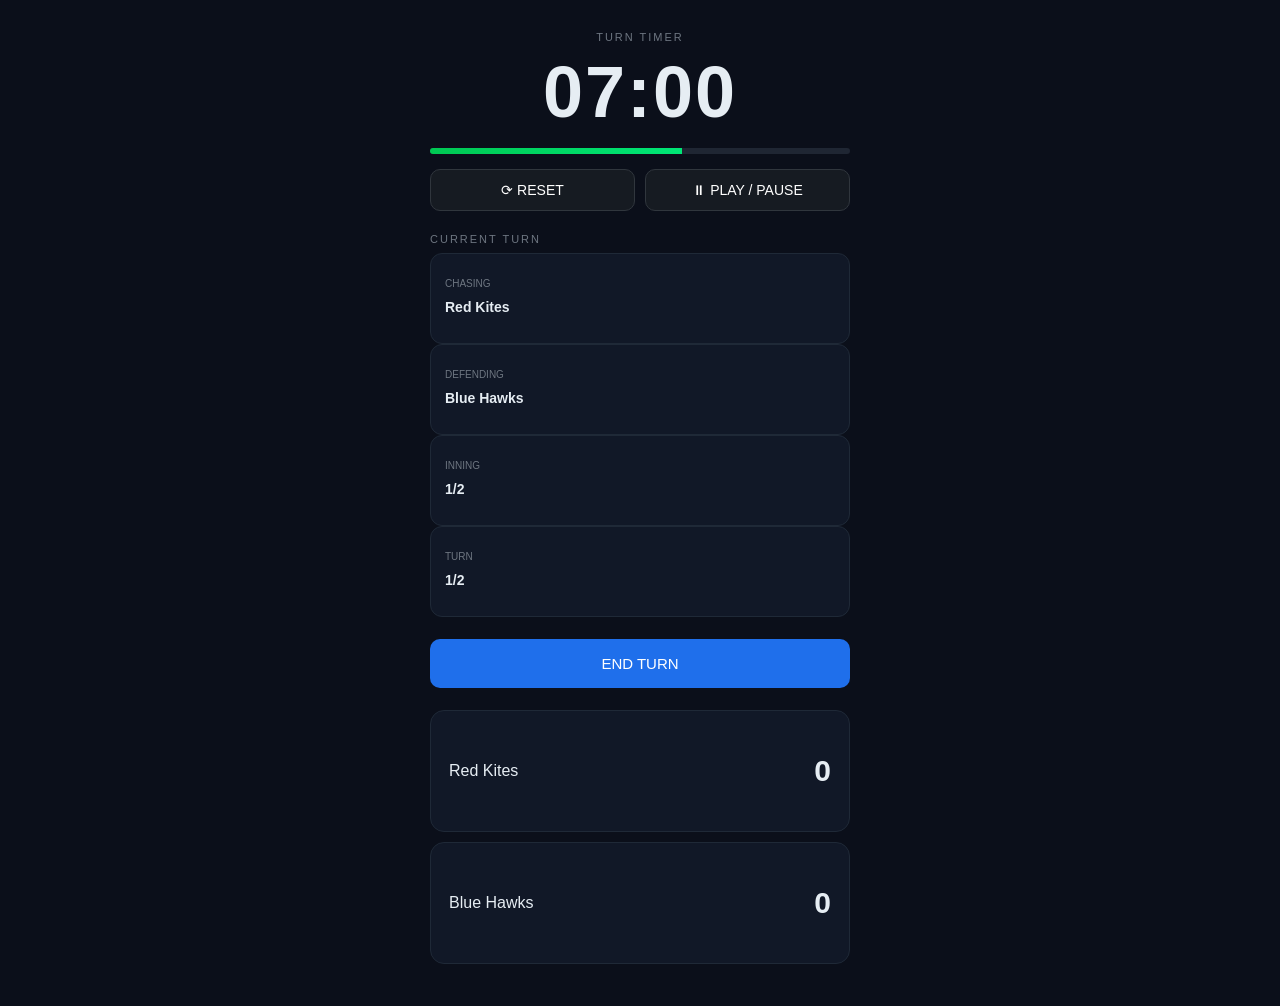
==== templates/control.html @ 914e938a "Initial commit" ====
<!DOCTYPE html>
<html>
<head>
    <title>Kho Kho Control Panel</title>

    <!-- ✅ IMPORTANT for mobile layout -->
    <meta name="viewport" content="width=device-width, initial-scale=1.0">

    <!-- ✅ CSS -->
    <link rel="stylesheet" href="/static/control.css">
</head>

<body>

<div class="wrapper">

    <!-- ⏱ TIMER -->
    <div class="section center">
        <p class="label">TURN TIMER</p>
        <h1 id="timer">07:00</h1>

        <div class="progress-bar">
            <div id="progress"></div>
        </div>

        <!-- ✅ CONTROLS -->
        <div class="row">
            <button onclick="resetGame()">⟳ RESET</button>
            <button onclick="toggleGame()">⏸ PLAY / PAUSE</button>
        </div>
    </div>

    <!-- 🔄 CURRENT TURN -->
    <div class="section">
        <p class="label">CURRENT TURN</p>

        <div class="grid">
            <div class="card">
                <p>CHASING</p>
                <h3 id="chasing_team">Red Kites</h3>
            </div>

            <div class="card">
                <p>DEFENDING</p>
                <h3 id="defending_team">Blue Hawks</h3>
            </div>

            <div class="card">
                <p>INNING</p>
                <h3 id="inning">1/2</h3>
            </div>

            <div class="card">
                <p>TURN</p>
                <h3 id="turn">1/2</h3>
            </div>
        </div>
    </div>

    <!-- 🔁 END TURN -->
    <div class="section center">
        <button class="big" onclick="endTurn()">END TURN</button>
    </div>

    <!-- 📊 SCORES -->
    <div class="section">
        <div class="score-card">
            <p id="team1_name">Red Kites</p>
            <h2 id="team1_score">0</h2>
        </div>

        <div class="score-card">
            <p id="team2_name">Blue Hawks</p>
            <h2 id="team2_score">0</h2>
        </div>
    </div>

</div>

<!-- ✅ JS -->
<script src="/static/control.js"></script>

</body>
</html>
---- static/control.css ----
body {
    margin: 0;
    font-family: 'Segoe UI', sans-serif;
    background: #0b0f1a;
    color: #e6edf3;
}

/* wrapper */
.wrapper {
    max-width: 420px;
    margin: auto;
    padding: 20px;
}

/* section spacing */
.section {
    margin-bottom: 22px;
}

.center {
    text-align: center;
}

/* labels */
.label {
    font-size: 11px;
    letter-spacing: 2px;
    color: #6e7681;
    margin-bottom: 8px;
}

/* 🔥 TIMER (more focus) */
h1 {
    font-size: 72px;
    margin: 5px 0;
    font-weight: 600;
    letter-spacing: 2px;
}

/* 🔥 progress bar improved */
.progress-bar {
    height: 6px;
    background: #1f2633;
    border-radius: 10px;
    overflow: hidden;
    margin: 15px 0;
}

#progress {
    height: 100%;
    width: 60%;
    background: linear-gradient(90deg, #00c853, #00e676);
    transition: width 0.5s ease;
}

/* buttons row */
.row {
    display: flex;
    gap: 10px;
}

.row button {
    flex: 1;
}

/* 🔥 cards */
.card {
    background: #111827;
    padding: 14px;
    border-radius: 12px;
    border: 1px solid #1f2937;
    transition: 0.2s;
}

.card:hover {
    border-color: #2f81f7;
}

/* text */
.card p {
    font-size: 10px;
    color: #6e7681;
}

.card h3 {
    margin-top: 5px;
    font-size: 14px;
}

/* buttons */
button {
    background: #161b22;
    border: 1px solid #30363d;
    color: white;
    padding: 12px;
    border-radius: 10px;
    cursor: pointer;
    font-size: 14px;
    transition: 0.2s;
}

/* hover */
button:hover {
    background: #21262d;
    border-color: #58a6ff;
}

/* 🔥 big button (END TURN highlight) */
.big {
    width: 100%;
    padding: 16px;
    font-size: 15px;
    background: #1f6feb;
    border: none;
}

.big:hover {
    background: #388bfd;
}

/* 🔥 score cards (more premium) */
.score-card {
    background: #111827;
    padding: 18px;
    border-radius: 14px;
    margin-bottom: 10px;
    display: flex;
    justify-content: space-between;
    align-items: center;
    border: 1px solid #1f2937;
}

.score-card h2 {
    font-size: 30px;
    font-weight: 600;
}

/* 🔥 subtle divider feel */
.score-card + .score-card {
    margin-top: 10px;
}
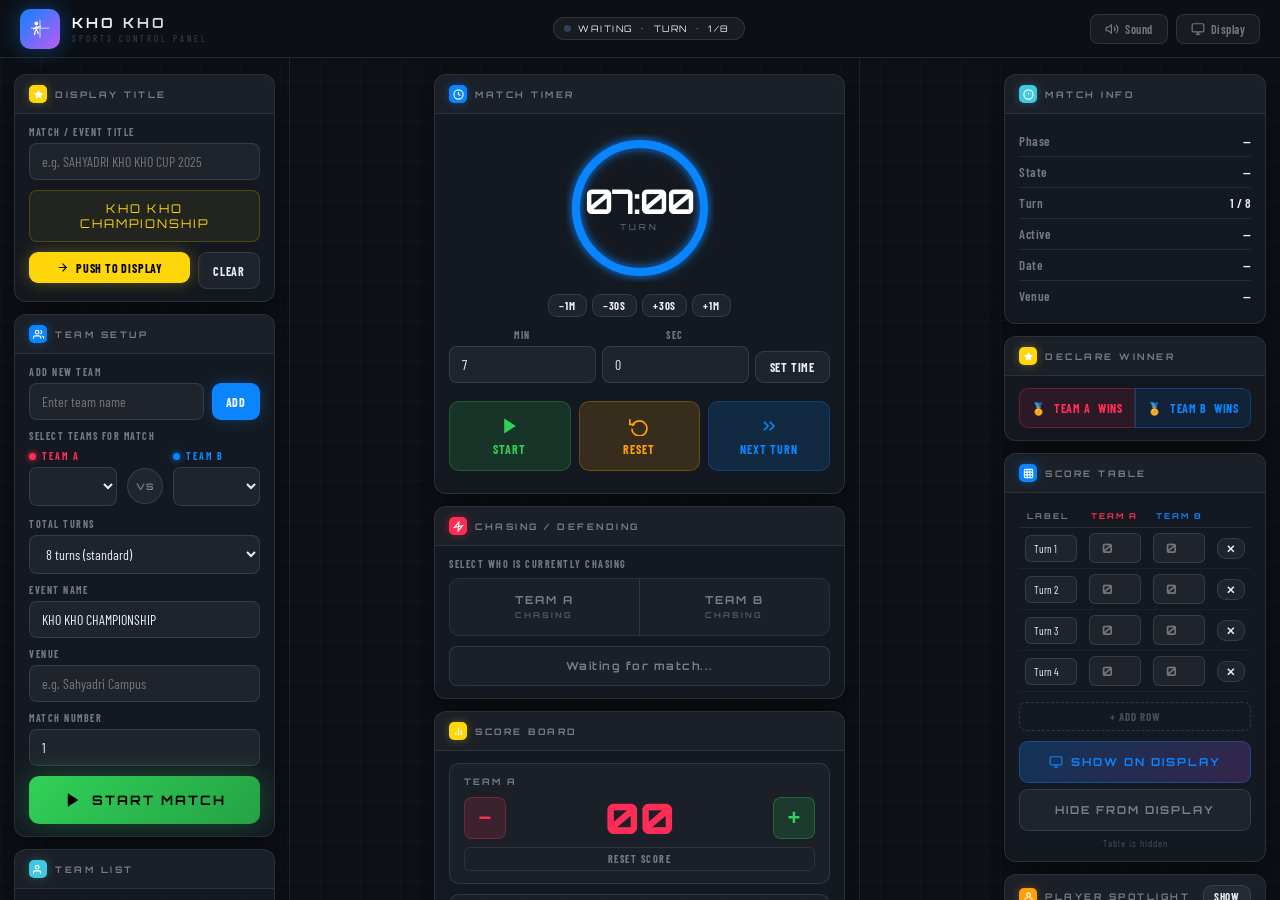
==== commit 6db398b8: "Add files via upload" ====
--- a/templates/control.html
+++ b/templates/control.html
@@ -1,84 +1,1768 @@
-<!DOCTYPE html>
-<html>
-<head>
-    <title>Kho Kho Control Panel</title>
-
-    <!-- ✅ IMPORTANT for mobile layout -->
-    <meta name="viewport" content="width=device-width, initial-scale=1.0">
-
-    <!-- ✅ CSS -->
-    <link rel="stylesheet" href="/static/control.css">
-</head>
-
-<body>
-
-<div class="wrapper">
-
-    <!-- ⏱ TIMER -->
-    <div class="section center">
-        <p class="label">TURN TIMER</p>
-        <h1 id="timer">07:00</h1>
-
-        <div class="progress-bar">
-            <div id="progress"></div>
-        </div>
-
-        <!-- ✅ CONTROLS -->
-        <div class="row">
-            <button onclick="resetGame()">⟳ RESET</button>
-            <button onclick="toggleGame()">⏸ PLAY / PAUSE</button>
-        </div>
-    </div>
-
-    <!-- 🔄 CURRENT TURN -->
-    <div class="section">
-        <p class="label">CURRENT TURN</p>
-
-        <div class="grid">
-            <div class="card">
-                <p>CHASING</p>
-                <h3 id="chasing_team">Red Kites</h3>
-            </div>
-
-            <div class="card">
-                <p>DEFENDING</p>
-                <h3 id="defending_team">Blue Hawks</h3>
-            </div>
-
-            <div class="card">
-                <p>INNING</p>
-                <h3 id="inning">1/2</h3>
-            </div>
-
-            <div class="card">
-                <p>TURN</p>
-                <h3 id="turn">1/2</h3>
-            </div>
-        </div>
-    </div>
-
-    <!-- 🔁 END TURN -->
-    <div class="section center">
-        <button class="big" onclick="endTurn()">END TURN</button>
-    </div>
-
-    <!-- 📊 SCORES -->
-    <div class="section">
-        <div class="score-card">
-            <p id="team1_name">Red Kites</p>
-            <h2 id="team1_score">0</h2>
-        </div>
-
-        <div class="score-card">
-            <p id="team2_name">Blue Hawks</p>
-            <h2 id="team2_score">0</h2>
-        </div>
-    </div>
-
-</div>
-
-<!-- ✅ JS -->
-<script src="/static/control.js"></script>
-
-</body>
+<!DOCTYPE html>
+<html lang="en">
+<head>
+<meta charset="UTF-8">
+<meta name="viewport" content="width=device-width, initial-scale=1.0">
+<title>Kho Kho – Control Panel</title>
+<link href="https://fonts.googleapis.com/css2?family=Rajdhani:wght@400;500;600;700&family=Orbitron:wght@400;600;700;900&family=Barlow+Condensed:wght@300;400;600;700;800&display=swap" rel="stylesheet">
+<style>
+*,*::before,*::after{box-sizing:border-box;margin:0;padding:0;}
+:root{
+  --bg:#0d1117;
+  --surface:rgba(22,27,34,0.95);
+  --surface2:rgba(30,37,48,0.8);
+  --border:rgba(255,255,255,0.08);
+  --border2:rgba(255,255,255,0.14);
+  --red:#ff2d55;
+  --blue:#0a84ff;
+  --green:#30d158;
+  --gold:#ffd60a;
+  --purple:#bf5af2;
+  --orange:#ff9f0a;
+  --teal:#40c8e0;
+  --text:#e6edf3;
+  --text-muted:rgba(230,237,243,0.45);
+  --text-light:rgba(230,237,243,0.25);
+
+  /* Glass vars */
+  --glass:rgba(255,255,255,0.05);
+  --glass-border:rgba(255,255,255,0.1);
+  --glass-shadow:0 8px 32px rgba(0,0,0,0.5);
+
+  --radius:12px;
+}
+
+body{
+  background:var(--bg);
+  color:var(--text);
+  font-family:'Barlow Condensed',sans-serif;
+  font-size:14px;
+  min-height:100vh;
+  position:relative;
+}
+
+/* Subtle grid bg */
+body::before{
+  content:'';position:fixed;inset:0;z-index:0;
+  background-image:linear-gradient(rgba(255,255,255,0.02) 1px,transparent 1px),linear-gradient(90deg,rgba(255,255,255,0.02) 1px,transparent 1px);
+  background-size:40px 40px;
+  pointer-events:none;
+}
+
+/* ═══ HEADER ═══════════════════════════════════════ */
+.header{
+  position:sticky;top:0;z-index:100;
+  display:flex;align-items:center;justify-content:space-between;
+  padding:0 20px;height:58px;
+  background:rgba(13,17,23,0.92);
+  backdrop-filter:blur(20px);
+  border-bottom:1px solid var(--glass-border);
+}
+.header-brand{display:flex;align-items:center;gap:12px;}
+.kk-logo{
+  width:40px;height:40px;border-radius:10px;
+  background:linear-gradient(135deg,var(--blue),var(--purple));
+  display:flex;align-items:center;justify-content:center;
+  box-shadow:0 0 20px rgba(10,132,255,0.4);
+  flex-shrink:0;
+}
+.kk-logo svg{width:24px;height:24px;}
+.brand-name{
+  font-family:'Orbitron',monospace;font-weight:700;font-size:14px;letter-spacing:3px;
+  background:linear-gradient(135deg,#fff,rgba(255,255,255,0.7));
+  -webkit-background-clip:text;-webkit-text-fill-color:transparent;
+}
+.brand-sub{font-size:9px;letter-spacing:3px;color:var(--text-light);margin-top:2px;}
+
+.header-status{display:flex;align-items:center;gap:8px;}
+.status-pill{
+  display:flex;align-items:center;gap:7px;
+  background:var(--glass);border:1px solid var(--glass-border);
+  border-radius:20px;padding:5px 14px 5px 10px;
+}
+.status-dot{width:7px;height:7px;border-radius:50%;background:#334155;transition:all 0.3s;}
+.status-dot.live{background:var(--green);box-shadow:0 0 8px var(--green);animation:sdpulse 1.4s ease infinite;}
+.status-dot.paused{background:var(--gold);}
+@keyframes sdpulse{0%,100%{opacity:1;}50%{opacity:0.4;}}
+.status-text{font-family:'Orbitron',monospace;font-size:9px;letter-spacing:1.5px;color:var(--text-muted);}
+.status-text span{color:var(--text);}
+.live-badge{
+  background:rgba(48,209,88,0.12);border:1px solid rgba(48,209,88,0.35);
+  border-radius:20px;padding:4px 14px;
+  font-family:'Orbitron',monospace;font-size:9px;letter-spacing:2px;color:var(--green);
+  font-weight:700;display:none;
+}
+.live-badge.show{display:block;}
+
+.header-actions{display:flex;align-items:center;gap:8px;}
+.hdr-btn{
+  background:var(--glass);border:1px solid var(--glass-border);
+  border-radius:8px;padding:7px 14px;
+  font-size:12px;color:var(--text-muted);cursor:pointer;
+  font-family:'Barlow Condensed',sans-serif;font-weight:600;letter-spacing:0.5px;
+  transition:all 0.2s;display:flex;align-items:center;gap:6px;
+}
+.hdr-btn:hover{background:rgba(255,255,255,0.1);color:var(--text);}
+.hdr-btn svg{width:14px;height:14px;}
+
+/* ═══ LAYOUT ════════════════════════════════════════ */
+.layout{
+  position:relative;z-index:1;
+  display:grid;
+  grid-template-columns:290px 1fr 290px;
+  gap:0;
+  min-height:calc(100vh - 58px);
+}
+.col{
+  padding:16px 14px;
+  border-right:1px solid var(--border);
+  overflow-y:auto;max-height:calc(100vh - 58px);
+}
+.col:last-child{border-right:none;}
+
+/* Subtle scrollbar */
+::-webkit-scrollbar{width:4px;}
+::-webkit-scrollbar-track{background:transparent;}
+::-webkit-scrollbar-thumb{background:rgba(255,255,255,0.1);border-radius:2px;}
+
+/* ═══ GLASS CARDS ═══════════════════════════════════ */
+.card{
+  background:var(--surface);
+  border:1px solid var(--glass-border);
+  border-radius:var(--radius);
+  box-shadow:var(--glass-shadow);
+  backdrop-filter:blur(10px);
+  margin-bottom:12px;
+  overflow:hidden;
+}
+.card-header{
+  display:flex;align-items:center;justify-content:space-between;
+  padding:10px 14px;
+  background:rgba(255,255,255,0.03);
+  border-bottom:1px solid var(--border);
+}
+.card-title{
+  font-family:'Orbitron',monospace;font-size:9px;font-weight:700;letter-spacing:2.5px;
+  color:var(--text-muted);text-transform:uppercase;
+  display:flex;align-items:center;gap:8px;
+}
+.ctitle-dot{
+  width:18px;height:18px;border-radius:5px;
+  display:flex;align-items:center;justify-content:center;flex-shrink:0;
+}
+.ctitle-dot svg{width:11px;height:11px;color:#fff;}
+.ctitle-dot.blue{background:var(--blue);box-shadow:0 0 10px rgba(10,132,255,0.4);}
+.ctitle-dot.red{background:var(--red);box-shadow:0 0 10px rgba(255,45,85,0.4);}
+.ctitle-dot.green{background:var(--green);box-shadow:0 0 10px rgba(48,209,88,0.4);}
+.ctitle-dot.gold{background:var(--gold);box-shadow:0 0 10px rgba(255,214,10,0.3);}
+.ctitle-dot.purple{background:var(--purple);box-shadow:0 0 10px rgba(191,90,242,0.4);}
+.ctitle-dot.teal{background:var(--teal);box-shadow:0 0 10px rgba(64,200,224,0.3);}
+.ctitle-dot.orange{background:var(--orange);box-shadow:0 0 10px rgba(255,159,10,0.3);}
+
+.card-body{padding:12px 14px;}
+
+/* ═══ FORM ═══════════════════════════════════════════ */
+.field{margin-bottom:10px;}
+.field-label{
+  display:block;font-size:10px;font-weight:700;letter-spacing:1.5px;
+  color:var(--text-muted);margin-bottom:5px;text-transform:uppercase;
+}
+input[type="text"],input[type="number"],select,textarea{
+  width:100%;
+  background:rgba(255,255,255,0.05);
+  border:1px solid var(--glass-border);
+  border-radius:8px;color:var(--text);
+  font-family:'Barlow Condensed',sans-serif;font-size:14px;
+  padding:9px 12px;outline:none;
+  transition:border-color 0.2s,box-shadow 0.2s;
+}
+input:focus,select:focus,textarea:focus{
+  border-color:rgba(10,132,255,0.5);
+  box-shadow:0 0 0 3px rgba(10,132,255,0.1);
+}
+select option{background:#1a1f2e;color:#fff;}
+input[type="file"]{font-size:12px;color:var(--text-muted);padding:8px 10px;}
+textarea{resize:none;}
+
+/* ═══ BUTTONS ════════════════════════════════════════ */
+.btn{
+  display:inline-flex;align-items:center;justify-content:center;
+  gap:7px;padding:9px 14px;border-radius:9px;
+  font-size:12px;font-weight:700;letter-spacing:0.8px;
+  cursor:pointer;border:none;transition:all 0.15s;
+  font-family:'Barlow Condensed',sans-serif;
+  white-space:nowrap;line-height:1;text-transform:uppercase;
+}
+.btn:active{transform:scale(0.95);}
+.btn:disabled{opacity:0.35;cursor:not-allowed;transform:none;}
+.btn svg{width:14px;height:14px;flex-shrink:0;}
+
+.btn-primary{background:var(--blue);color:#fff;box-shadow:0 0 15px rgba(10,132,255,0.3);}
+.btn-primary:hover:not(:disabled){background:#1a94ff;box-shadow:0 0 25px rgba(10,132,255,0.5);}
+.btn-danger{background:var(--red);color:#fff;box-shadow:0 0 15px rgba(255,45,85,0.3);}
+.btn-danger:hover:not(:disabled){filter:brightness(1.1);}
+.btn-success{background:var(--green);color:#000;box-shadow:0 0 15px rgba(48,209,88,0.3);}
+.btn-success:hover:not(:disabled){filter:brightness(1.1);}
+.btn-gold{background:var(--gold);color:#000;box-shadow:0 0 15px rgba(255,214,10,0.3);}
+.btn-gold:hover:not(:disabled){filter:brightness(1.1);}
+.btn-purple{background:var(--purple);color:#fff;box-shadow:0 0 15px rgba(191,90,242,0.3);}
+.btn-purple:hover:not(:disabled){filter:brightness(1.1);}
+.btn-ghost{background:var(--glass);color:var(--text);border:1px solid var(--glass-border);}
+.btn-ghost:hover:not(:disabled){background:rgba(255,255,255,0.1);}
+.btn-outline-red{background:rgba(255,45,85,0.1);color:var(--red);border:1px solid rgba(255,45,85,0.3);}
+.btn-outline-blue{background:rgba(10,132,255,0.1);color:var(--blue);border:1px solid rgba(10,132,255,0.3);}
+.btn-block{width:100%;margin-bottom:6px;}
+.btn-lg{padding:13px 20px;font-size:14px;}
+.btn-sm{padding:5px 10px;font-size:11px;}
+
+/* ═══ START MATCH BUTTON ═════════════════════════════ */
+.start-match-btn{
+  width:100%;padding:15px;
+  background:linear-gradient(135deg,var(--green),#25a244);
+  color:#000;border:none;border-radius:10px;
+  font-family:'Orbitron',monospace;font-size:13px;font-weight:700;letter-spacing:2px;
+  cursor:pointer;transition:all 0.2s;
+  box-shadow:0 0 30px rgba(48,209,88,0.3);
+  display:flex;align-items:center;justify-content:center;gap:10px;
+}
+.start-match-btn:hover{filter:brightness(1.1);box-shadow:0 0 40px rgba(48,209,88,0.5);}
+.start-match-btn:active{transform:scale(0.98);}
+.start-match-btn svg{width:18px;height:18px;}
+
+/* ═══ TEAM SELECT ════════════════════════════════════ */
+.team-select-row{display:grid;grid-template-columns:1fr auto 1fr;gap:10px;align-items:end;margin-bottom:12px;}
+.vs-badge{
+  width:36px;height:36px;background:rgba(255,255,255,0.06);border:1px solid var(--glass-border);
+  border-radius:50%;display:flex;align-items:center;justify-content:center;
+  font-family:'Orbitron',monospace;font-size:9px;font-weight:700;color:var(--text-muted);
+  letter-spacing:1px;align-self:end;position:relative;top:-2px;
+}
+.team-side-label{
+  display:flex;align-items:center;gap:6px;
+  font-size:10px;font-weight:700;letter-spacing:2px;margin-bottom:5px;
+  text-transform:uppercase;
+}
+.team-a-label{color:var(--red);}
+.team-b-label{color:var(--blue);}
+.color-dot{width:7px;height:7px;border-radius:50%;}
+.dot-red{background:var(--red);box-shadow:0 0 6px var(--red);}
+.dot-blue{background:var(--blue);box-shadow:0 0 6px var(--blue);}
+
+/* ═══ TIMER DISPLAY ══════════════════════════════════ */
+.timer-wrap{text-align:center;padding:8px 0;}
+.timer-ring-wrap{position:relative;width:148px;height:148px;margin:0 auto 12px;}
+.timer-ring-wrap svg{position:absolute;inset:0;transform:rotate(-90deg);}
+.tr-bg{fill:none;stroke:rgba(255,255,255,0.06);stroke-width:8;}
+.tr-arc{
+  fill:none;stroke:var(--blue);stroke-width:8;stroke-linecap:round;
+  stroke-dasharray:402;stroke-dashoffset:0;
+  transition:stroke-dashoffset 0.95s linear,stroke 0.3s;
+  filter:drop-shadow(0 0 5px var(--blue));
+}
+.tr-arc.urgent{stroke:var(--red);filter:drop-shadow(0 0 8px var(--red));}
+.timer-inner{
+  position:absolute;inset:0;
+  display:flex;flex-direction:column;align-items:center;justify-content:center;
+}
+.big-timer{
+  font-family:'Orbitron',monospace;font-size:34px;font-weight:700;
+  color:#fff;letter-spacing:-1px;line-height:1;
+}
+.big-timer.urgent{color:var(--red);animation:blinkRed 0.5s ease infinite alternate;}
+@keyframes blinkRed{to{opacity:0.4;}}
+.phase-label-sm{
+  font-family:'Orbitron',monospace;font-size:8px;letter-spacing:3px;
+  color:var(--text-muted);margin-top:4px;
+}
+
+.timer-adj{display:flex;gap:5px;justify-content:center;margin-bottom:12px;}
+
+/* Manual timer set */
+.timer-manual-row{display:flex;gap:6px;align-items:flex-end;margin-bottom:10px;}
+.timer-manual-row .field{flex:1;margin-bottom:0;}
+
+/* ═══ PLAY BUTTON ════════════════════════════════════ */
+.play-btn{
+  width:100%;padding:15px;
+  font-size:14px;font-weight:700;letter-spacing:2px;
+  border-radius:10px;border:none;cursor:pointer;
+  transition:all 0.2s;font-family:'Orbitron',monospace;
+  margin-bottom:8px;
+}
+.play-btn.play{background:linear-gradient(135deg,var(--green),#25a244);color:#000;box-shadow:0 0 25px rgba(48,209,88,0.35);}
+.play-btn.pause{background:linear-gradient(135deg,var(--orange),#d4820a);color:#fff;box-shadow:0 0 25px rgba(255,159,10,0.35);}
+.play-btn:hover{filter:brightness(1.1);}
+.play-btn:active{transform:scale(0.98);}
+.play-btn:disabled{opacity:0.35;cursor:not-allowed;filter:none;box-shadow:none;}
+
+/* ═══ CHASING SELECTOR (MANUAL) ══════════════════════ */
+.chase-selector{
+  display:grid;grid-template-columns:1fr 1fr;
+  gap:0;border-radius:10px;overflow:hidden;
+  border:1px solid var(--glass-border);
+}
+.chase-btn{
+  padding:14px 10px;border:none;cursor:pointer;
+  font-family:'Orbitron',monospace;font-size:11px;font-weight:700;letter-spacing:2px;
+  transition:all 0.2s;text-align:center;
+  background:rgba(255,255,255,0.03);color:var(--text-muted);
+}
+.chase-btn:first-child{border-right:1px solid var(--glass-border);}
+.chase-btn.active-a{
+  background:rgba(255,45,85,0.2);color:var(--red);
+  box-shadow:inset 0 0 20px rgba(255,45,85,0.15);
+}
+.chase-btn.active-b{
+  background:rgba(10,132,255,0.2);color:var(--blue);
+  box-shadow:inset 0 0 20px rgba(10,132,255,0.15);
+}
+.chase-btn:hover:not(.active-a):not(.active-b){background:rgba(255,255,255,0.06);}
+
+/* ═══ SCORE CARDS ════════════════════════════════════ */
+.score-card{
+  background:rgba(255,255,255,0.03);
+  border:1px solid var(--glass-border);
+  border-radius:10px;padding:12px 14px;
+  margin-bottom:10px;
+  transition:all 0.3s;
+}
+.score-card.active-a{border-color:rgba(255,45,85,0.4);background:rgba(255,45,85,0.05);}
+.score-card.active-b{border-color:rgba(10,132,255,0.4);background:rgba(10,132,255,0.05);}
+.sc-name{
+  font-family:'Orbitron',monospace;font-size:9px;font-weight:700;
+  letter-spacing:2px;margin-bottom:10px;color:var(--text-muted);
+}
+.sc-row{display:flex;align-items:center;gap:12px;}
+.sc-val{
+  font-family:'Orbitron',monospace;font-size:42px;font-weight:900;
+  flex:1;text-align:center;line-height:1;
+}
+.sc-val.red{color:var(--red);}
+.sc-val.blue{color:var(--blue);}
+.sc-btn{
+  width:42px;height:42px;border-radius:8px;border:none;cursor:pointer;
+  font-size:22px;font-weight:700;transition:all 0.15s;
+  display:flex;align-items:center;justify-content:center;
+}
+.sc-btn:active{transform:scale(0.85);}
+.sc-minus{background:rgba(255,45,85,0.15);color:var(--red);border:1px solid rgba(255,45,85,0.3);}
+.sc-plus{background:rgba(48,209,88,0.15);color:var(--green);border:1px solid rgba(48,209,88,0.3);}
+.sc-minus:hover{background:rgba(255,45,85,0.25);}
+.sc-plus:hover{background:rgba(48,209,88,0.25);}
+.sc-val.bump{animation:scorepop 0.2s cubic-bezier(.2,2,.3,1);}
+@keyframes scorepop{0%{transform:scale(1.35);}100%{transform:scale(1);}}
+.reset-btn-sm{
+  display:block;width:100%;margin-top:8px;
+  background:transparent;border:1px solid var(--border);
+  border-radius:6px;padding:5px;cursor:pointer;
+  font-size:10px;color:var(--text-muted);
+  font-family:'Barlow Condensed',sans-serif;font-weight:700;letter-spacing:1.5px;
+  transition:all 0.15s;text-transform:uppercase;
+}
+.reset-btn-sm:hover{background:rgba(255,255,255,0.06);color:var(--text);}
+
+/* ═══ MATCH STATUS BAR ═══════════════════════════════ */
+.atbar{
+  background:rgba(255,255,255,0.03);
+  border:1px solid var(--glass-border);border-radius:8px;
+  padding:12px 14px;font-family:'Orbitron',monospace;
+  font-size:11px;font-weight:700;text-align:center;
+  letter-spacing:1.5px;color:var(--text-muted);
+  transition:all 0.3s;
+}
+.atbar.chasing-a{border-color:rgba(255,45,85,0.4);color:var(--red);background:rgba(255,45,85,0.08);}
+.atbar.chasing-b{border-color:rgba(10,132,255,0.4);color:var(--blue);background:rgba(10,132,255,0.08);}
+
+/* ═══ STAT GRID ══════════════════════════════════════ */
+.stat-grid{display:grid;grid-template-columns:1fr 1fr;gap:6px;margin-bottom:10px;}
+.stat-tile{
+  background:rgba(255,255,255,0.03);border:1px solid var(--border);
+  border-radius:8px;padding:8px 10px;text-align:center;
+}
+.st-label{font-size:8px;letter-spacing:2px;color:var(--text-light);margin-bottom:3px;font-weight:700;text-transform:uppercase;}
+.st-val{font-family:'Orbitron',monospace;font-size:14px;font-weight:700;color:var(--text);}
+
+/* ═══ QUICK ACTIONS ══════════════════════════════════ */
+.quick-grid{display:grid;grid-template-columns:1fr 1fr;gap:8px;}
+.qa-btn{
+  padding:14px 10px;border:none;border-radius:10px;cursor:pointer;
+  font-family:'Barlow Condensed',sans-serif;font-size:12px;font-weight:700;
+  letter-spacing:1px;text-transform:uppercase;transition:all 0.15s;
+  display:flex;flex-direction:column;align-items:center;gap:6px;
+  border:1px solid transparent;
+}
+.qa-btn:active{transform:scale(0.95);}
+.qa-btn svg{width:20px;height:20px;}
+.qa-btn.q-blue{background:rgba(10,132,255,0.15);color:var(--blue);border-color:rgba(10,132,255,0.25);}
+.qa-btn.q-red{background:rgba(255,45,85,0.15);color:var(--red);border-color:rgba(255,45,85,0.25);}
+.qa-btn.q-orange{background:rgba(255,159,10,0.15);color:var(--orange);border-color:rgba(255,159,10,0.25);}
+.qa-btn.q-gold{background:rgba(255,214,10,0.15);color:var(--gold);border-color:rgba(255,214,10,0.25);}
+.qa-btn.q-green{background:rgba(48,209,88,0.15);color:var(--green);border-color:rgba(48,209,88,0.25);}
+.qa-btn.q-purple{background:rgba(191,90,242,0.15);color:var(--purple);border-color:rgba(191,90,242,0.25);}
+.qa-btn.q-teal{background:rgba(64,200,224,0.15);color:var(--teal);border-color:rgba(64,200,224,0.25);}
+.qa-btn.q-dark{background:rgba(255,255,255,0.06);color:var(--text-muted);border-color:var(--border);}
+.qa-btn:hover{filter:brightness(1.2);}
+
+/* ═══ KHO KHO ANIMATION BUTTON ═══════════════════════ */
+.kk-anim-btn{
+  width:100%;padding:16px;border:none;border-radius:10px;cursor:pointer;
+  background:linear-gradient(135deg,rgba(255,214,10,0.2),rgba(255,159,10,0.2));
+  border:1px solid rgba(255,214,10,0.3);color:var(--gold);
+  font-family:'Orbitron',monospace;font-size:11px;font-weight:700;letter-spacing:3px;
+  transition:all 0.2s;display:flex;align-items:center;justify-content:center;gap:10px;
+  position:relative;overflow:hidden;
+}
+.kk-anim-btn::before{
+  content:'';position:absolute;inset:0;
+  background:linear-gradient(135deg,transparent,rgba(255,214,10,0.1),transparent);
+  transform:translateX(-100%);transition:transform 0.5s;
+}
+.kk-anim-btn:hover::before{transform:translateX(100%);}
+.kk-anim-btn:hover{box-shadow:0 0 30px rgba(255,214,10,0.3);filter:brightness(1.15);}
+.kk-anim-btn:active{transform:scale(0.97);}
+.kk-anim-btn .anim-emoji{font-size:22px;animation:btnJump 1s ease infinite alternate;}
+@keyframes btnJump{from{transform:translateY(0);}to{transform:translateY(-4px);}}
+
+/* ═══ DECLARE WINNER ═════════════════════════════════ */
+.row-btns{display:flex;width:100%;}
+.row-btns .btn{
+  flex:1;border-radius:0 !important;margin:0 !important;
+  padding:13px 8px !important;font-size:12px !important;
+}
+.row-btns .btn:first-child{border-right:1px solid rgba(255,255,255,0.08) !important;border-radius:9px 0 0 9px !important;}
+.row-btns .btn:last-child{border-radius:0 9px 9px 0 !important;}
+
+/* ═══ WINNER BANNER (control panel) ══════════════════ */
+.winner-banner{
+  display:none;
+  margin-top:10px;padding:14px 16px;
+  background:linear-gradient(135deg,rgba(255,214,10,0.15),rgba(255,159,10,0.1));
+  border:1px solid rgba(255,214,10,0.45);
+  border-radius:10px;text-align:center;
+  animation:winnerGlow 1.8s ease infinite alternate;
+}
+.winner-banner.show{display:block;}
+@keyframes winnerGlow{
+  from{box-shadow:0 0 10px rgba(255,214,10,0.1);}
+  to{box-shadow:0 0 25px rgba(255,214,10,0.4);}
+}
+.winner-banner-trophy{font-size:30px;margin-bottom:4px;}
+.winner-banner-label{
+  font-family:'Orbitron',monospace;font-size:8px;letter-spacing:3px;
+  color:rgba(255,214,10,0.6);margin-bottom:4px;text-transform:uppercase;
+}
+.winner-banner-name{
+  font-family:'Orbitron',monospace;font-weight:900;font-size:18px;
+  letter-spacing:2px;color:var(--gold);
+  text-shadow:0 0 15px rgba(255,214,10,0.5);
+}
+.winner-banner-score{
+  font-size:12px;color:var(--text-muted);margin-top:4px;letter-spacing:1px;
+}
+
+/* ═══ SCORE TABLE EDITOR ══════════════════════════════ */
+.stbl-editor{width:100%;}
+.stbl-editor table{width:100%;border-collapse:collapse;margin-bottom:10px;}
+.stbl-editor th{
+  font-family:'Orbitron',monospace;font-size:8px;letter-spacing:2px;
+  color:var(--text-muted);padding:6px 8px;text-align:center;font-weight:700;
+  border-bottom:1px solid var(--border);text-transform:uppercase;
+}
+.stbl-editor th:first-child{text-align:left;}
+.stbl-editor td{padding:5px 6px;border-bottom:1px solid rgba(255,255,255,0.04);}
+.stbl-editor td:first-child{
+  font-size:10px;color:var(--text-muted);font-weight:700;letter-spacing:1px;
+  text-transform:uppercase;
+}
+.stbl-editor input[type="number"]{
+  width:100%;padding:6px 8px;font-size:13px;
+  background:rgba(255,255,255,0.05);
+  border:1px solid var(--glass-border);border-radius:6px;
+  color:var(--text);font-family:'Orbitron',monospace;font-weight:700;
+  text-align:center;
+}
+.stbl-editor input[type="text"]{
+  width:100%;padding:6px 8px;font-size:11px;
+  background:rgba(255,255,255,0.05);
+  border:1px solid var(--glass-border);border-radius:6px;
+  color:var(--text);font-family:'Barlow Condensed',sans-serif;
+}
+.stbl-editor .cell-a input{color:var(--red);}
+.stbl-editor .cell-b input{color:var(--blue);}
+
+.stbl-add-row-btn{
+  width:100%;padding:7px;background:transparent;
+  border:1px dashed rgba(255,255,255,0.13);border-radius:7px;
+  color:var(--text-light);cursor:pointer;font-size:11px;font-weight:700;
+  font-family:'Barlow Condensed',sans-serif;letter-spacing:1px;text-transform:uppercase;
+  transition:all 0.2s;margin-bottom:10px;
+}
+.stbl-add-row-btn:hover{background:rgba(255,255,255,0.04);border-color:rgba(255,255,255,0.25);color:var(--text);}
+
+.stbl-display-btn{
+  width:100%;padding:13px;border:none;border-radius:9px;cursor:pointer;
+  font-family:'Orbitron',monospace;font-size:11px;font-weight:700;letter-spacing:2px;
+  transition:all 0.2s;display:flex;align-items:center;justify-content:center;gap:8px;
+  margin-bottom:6px;
+}
+.stbl-display-btn.show-state{
+  background:linear-gradient(135deg,rgba(10,132,255,0.25),rgba(191,90,242,0.2));
+  color:var(--blue);border:1px solid rgba(10,132,255,0.35);
+}
+.stbl-display-btn.show-state:hover{box-shadow:0 0 20px rgba(10,132,255,0.3);}
+.stbl-display-btn.hide-state{
+  background:rgba(255,255,255,0.05);color:var(--text-muted);
+  border:1px solid var(--glass-border);
+}
+
+.stbl-status{
+  font-size:10px;text-align:center;letter-spacing:1px;color:var(--text-light);
+  margin-top:4px;
+}
+.team-chips-wrap{display:flex;flex-wrap:wrap;gap:6px;margin-top:8px;}
+.team-chip{
+  display:inline-flex;align-items:center;gap:6px;
+  background:rgba(10,132,255,0.1);border:1px solid rgba(10,132,255,0.25);
+  border-radius:20px;padding:4px 10px 4px 12px;
+  font-size:12px;font-weight:600;color:var(--blue);
+}
+.team-chip .del-btn{
+  background:none;border:none;cursor:pointer;
+  color:rgba(10,132,255,0.5);font-size:16px;line-height:1;padding:0;
+  transition:color 0.15s;
+}
+.team-chip .del-btn:hover{color:var(--red);}
+
+/* ═══ LOGO PREVIEW ════════════════════════════════════ */
+.logo-preview{margin-top:8px;}
+.logo-preview img{
+  width:56px;height:56px;object-fit:contain;border-radius:50%;
+  border:2px solid var(--glass-border);background:rgba(255,255,255,0.05);
+}
+
+/* ═══ INFO TABLE ═════════════════════════════════════ */
+.info-table{width:100%;border-collapse:collapse;}
+.info-table tr td{padding:7px 0;border-bottom:1px solid var(--border);font-size:13px;}
+.info-table tr:last-child td{border-bottom:none;}
+.info-table td:first-child{color:var(--text-muted);font-weight:600;letter-spacing:0.5px;width:42%;}
+.info-table td:last-child{color:var(--text);font-weight:600;text-align:right;}
+
+/* ═══ HISTORY ════════════════════════════════════════ */
+.history-list{max-height:230px;overflow-y:auto;}
+.h-item{
+  padding:9px 11px;border:1px solid var(--border);border-radius:8px;
+  margin-bottom:6px;background:rgba(255,255,255,0.03);
+}
+.h-winner{font-weight:700;color:var(--gold);margin-bottom:3px;font-size:12px;}
+.h-score{color:var(--text-muted);font-size:12px;}
+.h-meta{color:var(--text-light);font-size:10px;margin-top:3px;}
+.h-empty{color:var(--text-muted);font-size:13px;text-align:center;padding:20px 0;}
+
+/* ═══ POLL EDITOR ════════════════════════════════════ */
+.poll-options-list{display:flex;flex-direction:column;gap:6px;margin-bottom:8px;}
+.poll-option-row{display:flex;gap:6px;align-items:center;}
+.poll-option-row input{flex:1;}
+.poll-option-row .btn{flex-shrink:0;padding:9px 10px;}
+.add-option-btn{
+  width:100%;padding:8px;background:transparent;border:1px dashed rgba(255,255,255,0.15);
+  border-radius:8px;color:var(--text-muted);cursor:pointer;font-size:12px;
+  font-family:'Barlow Condensed',sans-serif;font-weight:600;letter-spacing:1px;
+  transition:all 0.2s;text-transform:uppercase;
+}
+.add-option-btn:hover{background:rgba(255,255,255,0.05);border-color:rgba(255,255,255,0.25);color:var(--text);}
+
+/* ═══ SPOTLIGHT EDITOR ════════════════════════════════ */
+.spotlight-photo-preview{
+  width:64px;height:64px;border-radius:50%;
+  background:rgba(255,255,255,0.05);border:2px solid var(--glass-border);
+  overflow:hidden;display:flex;align-items:center;justify-content:center;
+  margin:0 auto 10px;
+}
+.spotlight-photo-preview img{width:100%;height:100%;object-fit:cover;}
+
+/* ═══ DISPLAY TITLE ══════════════════════════════════ */
+.title-preview{
+  margin-top:8px;padding:10px 14px;
+  background:rgba(255,214,10,0.06);border:1px solid rgba(255,214,10,0.2);
+  border-radius:8px;
+  font-family:'Orbitron',monospace;font-size:12px;letter-spacing:2px;
+  color:var(--gold);text-align:center;min-height:40px;
+  display:flex;align-items:center;justify-content:center;
+}
+
+/* ═══ KBD HINTS ══════════════════════════════════════ */
+.kbd-hints{display:flex;flex-wrap:wrap;gap:6px;align-items:center;}
+.kbd{
+  background:rgba(255,255,255,0.07);border:1px solid rgba(255,255,255,0.15);
+  border-bottom:2px solid rgba(255,255,255,0.2);
+  border-radius:5px;padding:3px 8px;
+  font-family:'Orbitron',monospace;font-size:9px;color:var(--text);font-weight:600;
+}
+.kbd-desc{font-size:10px;color:var(--text-light);margin-right:4px;}
+
+/* ═══ TOAST ══════════════════════════════════════════ */
+#toast-wrap{position:fixed;bottom:20px;right:20px;z-index:1000;display:flex;flex-direction:column;gap:8px;}
+.toast{
+  padding:10px 18px;border-radius:10px;font-size:13px;font-weight:600;
+  animation:toastIn 0.3s ease;
+  max-width:280px;display:flex;align-items:center;gap:8px;
+  backdrop-filter:blur(20px);border:1px solid;
+}
+.toast.ok{background:rgba(48,209,88,0.15);border-color:rgba(48,209,88,0.3);color:var(--green);}
+.toast.err{background:rgba(255,45,85,0.15);border-color:rgba(255,45,85,0.3);color:var(--red);}
+.toast.info{background:rgba(10,132,255,0.15);border-color:rgba(10,132,255,0.3);color:var(--blue);}
+@keyframes toastIn{from{transform:translateY(16px);opacity:0;}to{transform:translateY(0);opacity:1;}}
+</style>
+</head>
+<body>
+<div id="toast-wrap"></div>
+
+<!-- HEADER -->
+<div class="header">
+  <div class="header-brand">
+    <div class="kk-logo">
+      <svg viewBox="0 0 26 26" fill="none">
+        <rect x="3" y="11.5" width="20" height="1.5" rx="0.75" fill="rgba(255,255,255,0.5)"/>
+        <rect x="12.25" y="3" width="1.5" height="20" rx="0.75" fill="rgba(255,255,255,0.5)"/>
+        <circle cx="9" cy="7" r="2" fill="white"/>
+        <path d="M9 9.5 Q7.5 12 8 15 L10 15 Q9.5 12.5 11 11 Z" fill="white"/>
+        <path d="M8 15 L7 19" stroke="white" stroke-width="1.4" stroke-linecap="round"/>
+        <path d="M10 15 L11 18" stroke="white" stroke-width="1.4" stroke-linecap="round"/>
+        <path d="M9 11 L6 13" stroke="white" stroke-width="1.4" stroke-linecap="round"/>
+        <path d="M11 11 L13.5 10" stroke="white" stroke-width="1.4" stroke-linecap="round"/>
+      </svg>
+    </div>
+    <div>
+      <div class="brand-name">KHO KHO</div>
+      <div class="brand-sub">SPORTS CONTROL PANEL</div>
+    </div>
+  </div>
+
+  <div class="header-status">
+    <div class="status-pill">
+      <div class="status-dot" id="hdr_dot"></div>
+      <div class="status-text">
+        <span id="hdr_status">WAITING</span> &nbsp;·&nbsp; 
+        <span id="hdr_phase">TURN</span> &nbsp;·&nbsp; 
+        <span id="hdr_turn">1/8</span>
+      </div>
+    </div>
+    <div class="live-badge" id="live_badge">● MATCH LIVE</div>
+  </div>
+
+  <div class="header-actions">
+    <button class="hdr-btn" onclick="toggleSound()" id="sound_btn">
+      <svg viewBox="0 0 24 24" fill="none" stroke="currentColor" stroke-width="2"><polygon points="11 5 6 9 2 9 2 15 6 15 11 19 11 5"/><path d="M19.07 4.93a10 10 0 0 1 0 14.14"/><path d="M15.54 8.46a5 5 0 0 1 0 7.07"/></svg>
+      Sound
+    </button>
+    <button class="hdr-btn" onclick="window.open('/','_blank')">
+      <svg viewBox="0 0 24 24" fill="none" stroke="currentColor" stroke-width="2"><rect x="2" y="3" width="20" height="14" rx="2"/><line x1="8" y1="21" x2="16" y2="21"/><line x1="12" y1="17" x2="12" y2="21"/></svg>
+      Display
+    </button>
+  </div>
+</div>
+
+<div class="layout">
+
+  <!-- ════ COL 1: SETUP ════ -->
+  <div class="col">
+
+    <!-- DISPLAY TITLE -->
+    <div class="card">
+      <div class="card-header">
+        <div class="card-title">
+          <div class="ctitle-dot gold">
+            <svg viewBox="0 0 24 24" fill="currentColor"><path d="M12 2l3.09 6.26L22 9.27l-5 4.87 1.18 6.88L12 17.77l-6.18 3.25L7 14.14 2 9.27l6.91-1.01L12 2z"/></svg>
+          </div>
+          DISPLAY TITLE
+        </div>
+      </div>
+      <div class="card-body">
+        <div class="field">
+          <div class="field-label">Match / Event Title</div>
+          <input type="text" id="inp_display_title" placeholder="e.g. SAHYADRI KHO KHO CUP 2025">
+        </div>
+        <div class="title-preview" id="title_preview">KHO KHO CHAMPIONSHIP</div>
+        <div style="display:flex;gap:8px;margin-top:10px;">
+          <button class="btn btn-gold btn-block" onclick="setDisplayTitle()" style="flex:1">
+            <svg viewBox="0 0 24 24" fill="none" stroke="currentColor" stroke-width="2" style="width:13px;height:13px;"><path d="M5 12h14M12 5l7 7-7 7"/></svg>
+            PUSH TO DISPLAY
+          </button>
+          <button class="btn btn-ghost" onclick="clearDisplayTitle()" style="white-space:nowrap">CLEAR</button>
+        </div>
+      </div>
+    </div>
+
+    <!-- TEAM SETUP -->
+    <div class="card">
+      <div class="card-header">
+        <div class="card-title">
+          <div class="ctitle-dot blue">
+            <svg viewBox="0 0 24 24" fill="none" stroke="currentColor" stroke-width="2.5"><path d="M17 21v-2a4 4 0 0 0-4-4H5a4 4 0 0 0-4 4v2"/><circle cx="9" cy="7" r="4"/><path d="M23 21v-2a4 4 0 0 0-3-3.87"/><path d="M16 3.13a4 4 0 0 1 0 7.75"/></svg>
+          </div>
+          TEAM SETUP
+        </div>
+      </div>
+      <div class="card-body">
+        <div class="field">
+          <div class="field-label">Add New Team</div>
+          <div style="display:flex;gap:8px;">
+            <input type="text" id="inp_new_team" placeholder="Enter team name" onkeydown="if(event.key==='Enter')addTeam()">
+            <button class="btn btn-primary" onclick="addTeam()">ADD</button>
+          </div>
+        </div>
+
+        <div class="field-label" style="margin-bottom:8px;">Select Teams for Match</div>
+        <div class="team-select-row">
+          <div>
+            <div class="team-side-label team-a-label"><div class="color-dot dot-red"></div> TEAM A</div>
+            <select id="sel_t1"></select>
+          </div>
+          <div class="vs-badge">VS</div>
+          <div>
+            <div class="team-side-label team-b-label"><div class="color-dot dot-blue"></div> TEAM B</div>
+            <select id="sel_t2"></select>
+          </div>
+        </div>
+
+        <div class="field">
+          <div class="field-label">Total Turns</div>
+          <select id="sel_turns">
+            <option value="4">4 turns (short)</option>
+            <option value="8" selected>8 turns (standard)</option>
+            <option value="12">12 turns (long)</option>
+            <option value="16">16 turns (extended)</option>
+          </select>
+        </div>
+        <div class="field">
+          <div class="field-label">Event Name</div>
+          <input type="text" id="inp_event" value="KHO KHO CHAMPIONSHIP">
+        </div>
+        <div class="field">
+          <div class="field-label">Venue</div>
+          <input type="text" id="inp_venue" placeholder="e.g. Sahyadri Campus">
+        </div>
+        <div class="field">
+          <div class="field-label">Match Number</div>
+          <input type="number" id="inp_match_no" value="1" min="1" max="999">
+        </div>
+        <button class="start-match-btn" onclick="setMatch()">
+          <svg viewBox="0 0 24 24" fill="currentColor"><polygon points="5 3 19 12 5 21 5 3"/></svg>
+          START MATCH
+        </button>
+      </div>
+    </div>
+
+    <!-- TEAM LIST -->
+    <div class="card">
+      <div class="card-header">
+        <div class="card-title">
+          <div class="ctitle-dot teal">
+            <svg viewBox="0 0 24 24" fill="none" stroke="currentColor" stroke-width="2.5"><path d="M17 21v-2a4 4 0 0 0-4-4H5a4 4 0 0 0-4 4v2"/><circle cx="9" cy="7" r="4"/></svg>
+          </div>
+          TEAM LIST
+        </div>
+      </div>
+      <div class="card-body">
+        <div class="team-chips-wrap" id="team_chips"><div style="color:var(--text-muted);font-size:12px;">No teams yet</div></div>
+      </div>
+    </div>
+
+    <!-- LOGO UPLOAD -->
+    <div class="card">
+      <div class="card-header">
+        <div class="card-title">
+          <div class="ctitle-dot purple">
+            <svg viewBox="0 0 24 24" fill="none" stroke="currentColor" stroke-width="2.5"><rect x="3" y="3" width="18" height="18" rx="2"/><circle cx="8.5" cy="8.5" r="1.5"/><polyline points="21 15 16 10 5 21"/></svg>
+          </div>
+          LOGO UPLOAD
+        </div>
+      </div>
+      <div class="card-body">
+        <div class="field">
+          <div class="field-label">Team</div>
+          <select id="sel_logo_team"></select>
+        </div>
+        <div class="field"><input type="file" id="inp_logo" accept="image/*"></div>
+        <button class="btn btn-ghost btn-block" onclick="uploadLogo()">
+          <svg viewBox="0 0 24 24" fill="none" stroke="currentColor" stroke-width="2" style="width:14px;height:14px;"><path d="M21 15v4a2 2 0 0 1-2 2H5a2 2 0 0 1-2-2v-4"/><polyline points="17 8 12 3 7 8"/><line x1="12" y1="3" x2="12" y2="15"/></svg>
+          Upload Logo
+        </button>
+        <div class="logo-preview" id="logo_preview"></div>
+      </div>
+    </div>
+
+  </div><!-- /col1 -->
+
+  <!-- ════ COL 2: TIMER + SCORES ════ -->
+  <div class="col" style="max-width:440px;margin:0 auto;width:100%;">
+
+    <!-- MATCH TIMER -->
+    <div class="card">
+      <div class="card-header">
+        <div class="card-title">
+          <div class="ctitle-dot blue">
+            <svg viewBox="0 0 24 24" fill="none" stroke="currentColor" stroke-width="2.5"><circle cx="12" cy="12" r="10"/><polyline points="12 6 12 12 16 14"/></svg>
+          </div>
+          MATCH TIMER
+        </div>
+      </div>
+      <div class="card-body">
+        <div class="timer-wrap">
+          <div class="timer-ring-wrap">
+            <svg viewBox="0 0 148 148" width="148" height="148">
+              <circle class="tr-bg" cx="74" cy="74" r="64"/>
+              <circle class="tr-arc" cx="74" cy="74" r="64"
+                id="ctrl_arc" stroke-dasharray="402" stroke-dashoffset="0"/>
+            </svg>
+            <div class="timer-inner">
+              <div class="big-timer" id="ctrl_timer">07:00</div>
+              <div class="phase-label-sm" id="ctrl_phase_lbl">TURN</div>
+            </div>
+          </div>
+          <div class="timer-adj">
+            <button class="btn btn-ghost btn-sm" onclick="adjustTimer(-60)">−1m</button>
+            <button class="btn btn-ghost btn-sm" onclick="adjustTimer(-30)">−30s</button>
+            <button class="btn btn-ghost btn-sm" onclick="adjustTimer(+30)">+30s</button>
+            <button class="btn btn-ghost btn-sm" onclick="adjustTimer(+60)">+1m</button>
+          </div>
+          <!-- MANUAL TIMER SET -->
+          <div class="timer-manual-row">
+            <div class="field">
+              <div class="field-label">Min</div>
+              <input type="number" id="inp_timer_min" value="7" min="0" max="60">
+            </div>
+            <div class="field">
+              <div class="field-label">Sec</div>
+              <input type="number" id="inp_timer_sec" value="0" min="0" max="59">
+            </div>
+            <button class="btn btn-ghost" onclick="setTimerManual()" style="margin-bottom:0;white-space:nowrap;">SET TIME</button>
+          </div>
+        </div>
+
+        <!-- Play/Pause/Reset row -->
+        <div style="display:grid;grid-template-columns:1fr 1fr 1fr;gap:8px;margin-bottom:10px;">
+          <button class="qa-btn q-green" id="play_btn" onclick="togglePlay()">
+            <svg viewBox="0 0 24 24" fill="currentColor"><polygon points="5 3 19 12 5 21 5 3"/></svg>
+            START
+          </button>
+          <button class="qa-btn q-orange" onclick="resetMatch()">
+            <svg viewBox="0 0 24 24" fill="none" stroke="currentColor" stroke-width="2"><polyline points="1 4 1 10 7 10"/><path d="M3.51 15a9 9 0 1 0 .49-3.12"/></svg>
+            RESET
+          </button>
+          <button class="qa-btn q-blue" onclick="endTurn()">
+            <svg viewBox="0 0 24 24" fill="none" stroke="currentColor" stroke-width="2"><polyline points="13 17 18 12 13 7"/><polyline points="6 17 11 12 6 7"/></svg>
+            NEXT TURN
+          </button>
+        </div>
+      </div>
+    </div>
+
+    <!-- CHASING / DEFENDING SELECTOR -->
+    <div class="card">
+      <div class="card-header">
+        <div class="card-title">
+          <div class="ctitle-dot red">
+            <svg viewBox="0 0 24 24" fill="none" stroke="currentColor" stroke-width="2.5"><path d="M13 2L3 14l9-2-1 10 10-12-9 2 1-10z"/></svg>
+          </div>
+          CHASING / DEFENDING
+        </div>
+      </div>
+      <div class="card-body">
+        <div class="field-label" style="margin-bottom:8px;">Select who is currently CHASING</div>
+        <div class="chase-selector">
+          <button class="chase-btn" id="chase_btn_0" onclick="setChasing(0)">
+            <span id="chase_name_0">TEAM A</span><br>
+            <span style="font-size:8px;letter-spacing:2px;opacity:0.6;">CHASING</span>
+          </button>
+          <button class="chase-btn" id="chase_btn_1" onclick="setChasing(1)">
+            <span id="chase_name_1">TEAM B</span><br>
+            <span style="font-size:8px;letter-spacing:2px;opacity:0.6;">CHASING</span>
+          </button>
+        </div>
+        <div class="atbar" id="atbar" style="margin-top:10px;">Waiting for match...</div>
+      </div>
+    </div>
+
+    <!-- SCORE BOARD -->
+    <div class="card">
+      <div class="card-header">
+        <div class="card-title">
+          <div class="ctitle-dot gold">
+            <svg viewBox="0 0 24 24" fill="none" stroke="currentColor" stroke-width="2.5"><line x1="18" y1="20" x2="18" y2="10"/><line x1="12" y1="20" x2="12" y2="4"/><line x1="6" y1="20" x2="6" y2="14"/></svg>
+          </div>
+          SCORE BOARD
+        </div>
+      </div>
+      <div class="card-body">
+        <div class="score-card" id="sc_card_0">
+          <div class="sc-name" id="sc_name_0">TEAM A</div>
+          <div class="sc-row">
+            <button class="sc-btn sc-minus" onclick="changeScore(0,-1)">−</button>
+            <div class="sc-val red" id="sc_val_0">00</div>
+            <button class="sc-btn sc-plus" onclick="changeScore(0,+1)">+</button>
+          </div>
+          <button class="reset-btn-sm" onclick="manualScoreSet(0,0)">RESET SCORE</button>
+        </div>
+        <div class="score-card" id="sc_card_1">
+          <div class="sc-name" id="sc_name_1">TEAM B</div>
+          <div class="sc-row">
+            <button class="sc-btn sc-minus" onclick="changeScore(1,-1)">−</button>
+            <div class="sc-val blue" id="sc_val_1">00</div>
+            <button class="sc-btn sc-plus" onclick="changeScore(1,+1)">+</button>
+          </div>
+          <button class="reset-btn-sm" onclick="manualScoreSet(1,0)">RESET SCORE</button>
+        </div>
+      </div>
+    </div>
+
+    <!-- KHO KHO ANIMATION BUTTON -->
+    <div class="card">
+      <div class="card-header">
+        <div class="card-title">
+          <div class="ctitle-dot gold">
+            <svg viewBox="0 0 24 24" fill="currentColor"><path d="M12 2l3.09 6.26L22 9.27l-5 4.87 1.18 6.88L12 17.77l-6.18 3.25L7 14.14 2 9.27l6.91-1.01L12 2z"/></svg>
+          </div>
+          CROWD ENTERTAINER
+        </div>
+      </div>
+      <div class="card-body">
+        <button class="kk-anim-btn" onclick="triggerKkAnim()">
+          <span class="anim-emoji">🏃</span>
+          KHO KHO! — SHOW ANIMATION
+          <span class="anim-emoji">🏃</span>
+        </button>
+        <div style="font-size:11px;color:var(--text-light);text-align:center;margin-top:8px;letter-spacing:1px;">Displays a fun running animation on the scoreboard screen</div>
+      </div>
+    </div>
+
+    <!-- QUICK ACTIONS -->
+    <div class="card">
+      <div class="card-header">
+        <div class="card-title">
+          <div class="ctitle-dot purple">
+            <svg viewBox="0 0 24 24" fill="none" stroke="currentColor" stroke-width="2.5"><polygon points="13 2 3 14 12 14 11 22 21 10 12 10 13 2"/></svg>
+          </div>
+          QUICK ACTIONS
+        </div>
+      </div>
+      <div class="card-body">
+        <div class="quick-grid">
+          <button class="qa-btn q-red" onclick="endMatch()">
+            <svg viewBox="0 0 24 24" fill="none" stroke="currentColor" stroke-width="2"><path d="M4 15s1-1 4-1 5 2 8 2 4-1 4-1V3s-1 1-4 1-5-2-8-2-4 1-4 1z"/><line x1="4" y1="22" x2="4" y2="15"/></svg>
+            END MATCH
+          </button>
+          <button class="qa-btn q-teal" id="timeout_btn" onclick="handleTimeout()">
+            <svg viewBox="0 0 24 24" fill="none" stroke="currentColor" stroke-width="2"><circle cx="12" cy="12" r="10"/><polyline points="12 6 12 12 16 14"/></svg>
+            TIME OUT
+          </button>
+          <button class="qa-btn q-dark" onclick="changeScore(0,1)">
+            <svg viewBox="0 0 24 24" fill="currentColor"><path d="M12 2l3.09 6.26L22 9.27l-5 4.87 1.18 6.88L12 17.77l-6.18 3.25L7 14.14 2 9.27l6.91-1.01L12 2z"/></svg>
+            +1 TEAM A
+          </button>
+          <button class="qa-btn q-dark" onclick="changeScore(1,1)">
+            <svg viewBox="0 0 24 24" fill="currentColor"><path d="M12 2l3.09 6.26L22 9.27l-5 4.87 1.18 6.88L12 17.77l-6.18 3.25L7 14.14 2 9.27l6.91-1.01L12 2z"/></svg>
+            +1 TEAM B
+          </button>
+        </div>
+      </div>
+    </div>
+
+  </div><!-- /col2 -->
+
+  <!-- ════ COL 3: STATUS + OVERLAYS ════ -->
+  <div class="col">
+
+    <!-- MATCH INFO -->
+    <div class="card">
+      <div class="card-header">
+        <div class="card-title">
+          <div class="ctitle-dot teal">
+            <svg viewBox="0 0 24 24" fill="none" stroke="currentColor" stroke-width="2.5"><circle cx="12" cy="12" r="10"/><line x1="12" y1="8" x2="12" y2="12"/><line x1="12" y1="16" x2="12.01" y2="16"/></svg>
+          </div>
+          MATCH INFO
+        </div>
+      </div>
+      <div class="card-body">
+        <table class="info-table">
+          <tr><td>Phase</td><td id="st_phase">—</td></tr>
+          <tr><td>State</td><td id="st_state">—</td></tr>
+          <tr><td>Turn</td><td><span id="st_turn">1</span> / <span id="st_total">8</span></td></tr>
+          <tr><td>Active</td><td id="st_active">—</td></tr>
+          <tr><td>Date</td><td id="info_date">—</td></tr>
+          <tr><td>Venue</td><td id="info_venue">—</td></tr>
+        </table>
+      </div>
+    </div>
+
+    <!-- DECLARE WINNER -->
+    <div class="card">
+      <div class="card-header">
+        <div class="card-title">
+          <div class="ctitle-dot gold">
+            <svg viewBox="0 0 24 24" fill="currentColor"><path d="M12 2l3.09 6.26L22 9.27l-5 4.87 1.18 6.88L12 17.77l-6.18 3.25L7 14.14 2 9.27l6.91-1.01L12 2z"/></svg>
+          </div>
+          DECLARE WINNER
+        </div>
+      </div>
+      <div class="card-body">
+        <div class="row-btns">
+          <button class="btn btn-outline-red btn-lg" onclick="declareWinner(0)">🏅 <span id="win_name_0">Team A</span> WINS</button>
+          <button class="btn btn-outline-blue btn-lg" onclick="declareWinner(1)">🏅 <span id="win_name_1">Team B</span> WINS</button>
+        </div>
+        <!-- Winner declared banner -->
+        <div class="winner-banner" id="winner_banner">
+          <div class="winner-banner-trophy">🏆</div>
+          <div class="winner-banner-label">MATCH WINNER</div>
+          <div class="winner-banner-name" id="winner_banner_name">—</div>
+          <div class="winner-banner-score" id="winner_banner_score"></div>
+        </div>
+      </div>
+    </div>
+
+    <!-- SCORE TABLE EDITOR -->
+    <div class="card">
+      <div class="card-header">
+        <div class="card-title">
+          <div class="ctitle-dot blue">
+            <svg viewBox="0 0 24 24" fill="none" stroke="currentColor" stroke-width="2.5"><rect x="3" y="3" width="18" height="18" rx="2"/><line x1="3" y1="9" x2="21" y2="9"/><line x1="3" y1="15" x2="21" y2="15"/><line x1="9" y1="3" x2="9" y2="21"/><line x1="15" y1="3" x2="15" y2="21"/></svg>
+          </div>
+          SCORE TABLE
+        </div>
+      </div>
+      <div class="card-body">
+        <div class="stbl-editor">
+          <table id="stbl_edit_table">
+            <thead>
+              <tr>
+                <th>LABEL</th>
+                <th id="stbl_th_a_ctrl" style="color:var(--red);">TEAM A</th>
+                <th id="stbl_th_b_ctrl" style="color:var(--blue);">TEAM B</th>
+                <th></th>
+              </tr>
+            </thead>
+            <tbody id="stbl_rows">
+              <!-- rows added dynamically -->
+            </tbody>
+          </table>
+        </div>
+        <button class="stbl-add-row-btn" onclick="stblAddRow()">+ ADD ROW</button>
+        <button class="stbl-display-btn show-state" id="stbl_push_btn" onclick="stblPushToDisplay()">
+          <svg viewBox="0 0 24 24" fill="none" stroke="currentColor" stroke-width="2" style="width:14px;height:14px;"><rect x="2" y="3" width="20" height="14" rx="2"/><line x1="8" y1="21" x2="16" y2="21"/><line x1="12" y1="17" x2="12" y2="21"/></svg>
+          SHOW ON DISPLAY
+        </button>
+        <button class="stbl-display-btn hide-state" onclick="stblHideFromDisplay()">HIDE FROM DISPLAY</button>
+        <div class="stbl-status" id="stbl_status">Table is hidden</div>
+      </div>
+    </div>
+
+    <!-- PLAYER SPOTLIGHT -->
+    <div class="card">
+      <div class="card-header">
+        <div class="card-title">
+          <div class="ctitle-dot orange">
+            <svg viewBox="0 0 24 24" fill="none" stroke="currentColor" stroke-width="2.5"><circle cx="12" cy="8" r="4"/><path d="M20 21a8 8 0 1 0-16 0"/></svg>
+          </div>
+          PLAYER SPOTLIGHT
+        </div>
+        <button class="btn btn-ghost btn-sm" id="spot_toggle" onclick="toggleSpotlight()">SHOW</button>
+      </div>
+      <div class="card-body">
+        <div class="field">
+          <div class="field-label">Player Name</div>
+          <input type="text" id="inp_spot_name" placeholder="e.g. Arjun Kumar">
+        </div>
+        <div style="display:grid;grid-template-columns:1fr 1fr;gap:8px;">
+          <div class="field">
+            <div class="field-label">Team</div>
+            <input type="text" id="inp_spot_team" placeholder="Team name">
+          </div>
+          <div class="field">
+            <div class="field-label">Points</div>
+            <input type="number" id="inp_spot_score" value="0" min="0">
+          </div>
+        </div>
+        <div class="field">
+          <div class="field-label">Position / Role</div>
+          <input type="text" id="inp_spot_position" placeholder="e.g. Chaser · #7">
+        </div>
+        <div class="field">
+          <div class="field-label">Note (optional)</div>
+          <textarea id="inp_spot_note" rows="2" placeholder="e.g. Tournament top scorer"></textarea>
+        </div>
+        <div class="field">
+          <div class="field-label">Player Photo</div>
+          <input type="file" id="inp_spot_photo" accept="image/*">
+        </div>
+        <div style="display:flex;gap:8px;">
+          <button class="btn btn-purple btn-block" onclick="pushSpotlight()" style="flex:1">
+            <svg viewBox="0 0 24 24" fill="none" stroke="currentColor" stroke-width="2" style="width:13px;height:13px;"><path d="M5 12h14M12 5l7 7-7 7"/></svg>
+            DISPLAY PLAYER
+          </button>
+          <button class="btn btn-ghost btn-sm" onclick="hideSpotlight()">HIDE</button>
+        </div>
+      </div>
+    </div>
+
+    <!-- POLL CREATOR -->
+    <div class="card">
+      <div class="card-header">
+        <div class="card-title">
+          <div class="ctitle-dot blue">
+            <svg viewBox="0 0 24 24" fill="none" stroke="currentColor" stroke-width="2.5"><line x1="18" y1="20" x2="18" y2="10"/><line x1="12" y1="20" x2="12" y2="4"/><line x1="6" y1="20" x2="6" y2="14"/></svg>
+          </div>
+          LIVE POLL
+        </div>
+        <button class="btn btn-ghost btn-sm" id="poll_toggle_btn" onclick="togglePollDisplay()">SHOW</button>
+      </div>
+      <div class="card-body">
+        <div class="field">
+          <div class="field-label">Poll Question</div>
+          <input type="text" id="inp_poll_q" placeholder="e.g. Who will win this match?">
+        </div>
+        <div class="field-label" style="margin-bottom:6px;">Options</div>
+        <div class="poll-options-list" id="poll_options_list">
+          <div class="poll-option-row">
+            <input type="text" placeholder="Option 1" class="poll-opt-inp">
+            <button class="btn btn-ghost btn-sm" onclick="removePollOption(this)">✕</button>
+          </div>
+          <div class="poll-option-row">
+            <input type="text" placeholder="Option 2" class="poll-opt-inp">
+            <button class="btn btn-ghost btn-sm" onclick="removePollOption(this)">✕</button>
+          </div>
+        </div>
+        <button class="add-option-btn" onclick="addPollOption()">+ Add Option</button>
+        <div style="display:flex;gap:8px;margin-top:10px;">
+          <button class="btn btn-primary btn-block" onclick="pushPoll()" style="flex:1">
+            <svg viewBox="0 0 24 24" fill="none" stroke="currentColor" stroke-width="2" style="width:13px;height:13px;"><path d="M5 12h14M12 5l7 7-7 7"/></svg>
+            SHOW POLL
+          </button>
+          <button class="btn btn-ghost btn-sm" onclick="hidePoll()">HIDE</button>
+        </div>
+        <!-- Auto poll for match -->
+        <div style="margin-top:8px;">
+          <button class="btn btn-ghost btn-block btn-sm" onclick="pushMatchPoll()">
+            ⚡ Quick Poll: Who wins this match?
+          </button>
+        </div>
+      </div>
+    </div>
+
+    <!-- MATCH HISTORY -->
+    <div class="card">
+      <div class="card-header">
+        <div class="card-title">
+          <div class="ctitle-dot blue">
+            <svg viewBox="0 0 24 24" fill="none" stroke="currentColor" stroke-width="2.5"><path d="M12 8v4l3 3m6-3a9 9 0 1 1-18 0 9 9 0 0 1 18 0z"/></svg>
+          </div>
+          MATCH HISTORY
+        </div>
+        <button class="btn btn-ghost btn-sm" onclick="clearHistory()">CLEAR</button>
+      </div>
+      <div class="card-body" style="padding-top:8px;">
+        <div class="history-list" id="history_list"><div class="h-empty">No matches yet</div></div>
+      </div>
+    </div>
+
+    <!-- KEYBOARD SHORTCUTS -->
+    <div class="card">
+      <div class="card-header">
+        <div class="card-title">
+          <div class="ctitle-dot teal">
+            <svg viewBox="0 0 24 24" fill="none" stroke="currentColor" stroke-width="2.5"><rect x="2" y="6" width="20" height="13" rx="2"/><path d="M6 10h.01M10 10h.01M14 10h.01M18 10h.01M8 14h8"/></svg>
+          </div>
+          KEYBOARD
+        </div>
+      </div>
+      <div class="card-body">
+        <div class="kbd-hints">
+          <span class="kbd">Space</span><span class="kbd-desc">Play/Pause &nbsp;</span>
+          <span class="kbd">Q</span><span class="kbd-desc">+1 A &nbsp;</span>
+          <span class="kbd">A</span><span class="kbd-desc">−1 A &nbsp;</span>
+          <span class="kbd">P</span><span class="kbd-desc">+1 B &nbsp;</span>
+          <span class="kbd">L</span><span class="kbd-desc">−1 B &nbsp;</span>
+          <span class="kbd">E</span><span class="kbd-desc">Next Turn</span>
+        </div>
+      </div>
+    </div>
+
+  </div><!-- /col3 -->
+
+</div><!-- /layout -->
+
+<script>
+const $ = id => document.getElementById(id);
+const CIRC_CTRL = 2 * Math.PI * 64;
+
+function fmt(s) {
+  return String(Math.floor(s/60)).padStart(2,'0') + ':' + String(s%60).padStart(2,'0');
+}
+function set(id, v) {
+  const el = $(id); if (el && el.textContent !== String(v)) el.textContent = v;
+}
+function toast(msg, type='ok') {
+  const wrap = $('toast-wrap');
+  const el = document.createElement('div');
+  el.className = `toast ${type}`;
+  el.textContent = msg;
+  wrap.appendChild(el);
+  setTimeout(() => { el.style.opacity='0'; el.style.transition='opacity 0.4s'; setTimeout(() => el.remove(), 400); }, 2600);
+}
+
+/* ══ TIMER ══ */
+let prevScores = [0,0], localTimer = 0, localRunning = false, localTick = null;
+let currentState = {};
+
+function startTick(val) {
+  localTimer = val; localRunning = true;
+  if (localTick) clearInterval(localTick);
+  localTick = setInterval(() => {
+    if (!localRunning) return;
+    localTimer = Math.max(0, localTimer - 1);
+    renderTimerOnly(localTimer);
+  }, 1000);
+}
+function stopTick(val) {
+  localRunning = false; localTimer = val;
+  if (localTick) { clearInterval(localTick); localTick = null; }
+  renderTimerOnly(val);
+}
+function renderTimerOnly(val) {
+  set('ctrl_timer', fmt(val));
+  const urgent = val <= 60 && localRunning;
+  $('ctrl_timer').classList.toggle('urgent', urgent);
+  const arc = $('ctrl_arc');
+  if (arc) {
+    const dur = (currentState.phase === 'break') ? 299 : 420;
+    const pct = Math.max(0, Math.min(1, val/dur));
+    arc.style.strokeDashoffset = CIRC_CTRL * (1-pct);
+    arc.classList.toggle('urgent', urgent);
+  }
+}
+
+/* ══ SYNC ══ */
+async function sync() {
+  try {
+    const res = await fetch('/state');
+    if (!res.ok) return;
+    const d = await res.json();
+    currentState = d;
+
+    if (d.running && !localRunning) startTick(d.timer);
+    else if (!d.running && localRunning) stopTick(d.timer);
+    else if (d.running && Math.abs(localTimer - d.timer) > 2) localTimer = d.timer;
+    if (!d.running) renderTimerOnly(d.timer);
+
+    let pl = d.match_over ? 'OVER' : (d.phase === 'break' ? 'BREAK' : 'TURN');
+    set('ctrl_phase_lbl', pl);
+
+    const dot = $('hdr_dot');
+    dot.className = 'status-dot' + (d.running ? ' live' : (d.match_started ? ' paused' : ''));
+    set('hdr_status', d.running ? 'LIVE' : (d.match_over ? 'FINISHED' : (d.match_started ? 'PAUSED' : 'WAITING')));
+    set('hdr_phase', d.phase.toUpperCase());
+    set('hdr_turn', d.turn_number + '/' + d.total_turns);
+    $('live_badge').classList.toggle('show', d.running);
+
+    // Play button
+    const pb = $('play_btn');
+    pb.disabled = d.match_over;
+    pb.innerHTML = d.running
+      ? `<svg viewBox="0 0 24 24" fill="currentColor" style="width:20px;height:20px;"><rect x="6" y="4" width="4" height="16"/><rect x="14" y="4" width="4" height="16"/></svg>PAUSE`
+      : `<svg viewBox="0 0 24 24" fill="currentColor" style="width:20px;height:20px;"><polygon points="5 3 19 12 5 21 5 3"/></svg>START`;
+    pb.className = d.running ? 'qa-btn q-orange' : 'qa-btn q-green';
+
+    // Team names in chase selector
+    const t0 = (d.teams[0].name || 'TEAM A').toUpperCase();
+    const t1 = (d.teams[1].name || 'TEAM B').toUpperCase();
+    set('chase_name_0', t0);
+    set('chase_name_1', t1);
+    set('sc_name_0', t0); set('sc_name_1', t1);
+    set('win_name_0', d.teams[0].name || 'Team A');
+    set('win_name_1', d.teams[1].name || 'Team B');
+
+    // Chasing buttons
+    const isA = d.active_team === 0;
+    $('chase_btn_0').className = 'chase-btn' + (isA ? ' active-a' : '');
+    $('chase_btn_1').className = 'chase-btn' + (!isA ? ' active-b' : '');
+
+    // Scores
+    [0,1].forEach(i => {
+      const el = $('sc_val_' + i);
+      if (el && d.teams[i].score !== prevScores[i]) {
+        el.textContent = String(d.teams[i].score).padStart(2,'0');
+        el.classList.add('bump');
+        setTimeout(() => el.classList.remove('bump'), 200);
+        prevScores[i] = d.teams[i].score;
+      }
+    });
+
+    // Active score cards
+    $('sc_card_0').className = 'score-card' + (d.running && d.active_team===0 ? ' active-a' : '');
+    $('sc_card_1').className = 'score-card' + (d.running && d.active_team===1 ? ' active-b' : '');
+
+    // Status bar
+    const bar = $('atbar');
+    if (d.match_over && d.winner) {
+      bar.className = 'atbar';
+      bar.textContent = '🏆 WINNER: ' + d.winner;
+    } else if (d.running || d.match_started) {
+      const chasing = d.teams[d.active_team]?.name || '—';
+      const defending = d.teams[1-d.active_team]?.name || '—';
+      bar.className = 'atbar ' + (d.active_team===0 ? 'chasing-a' : 'chasing-b');
+      bar.textContent = '▶ CHASING: ' + chasing + '  |  DEFENDING: ' + defending;
+    } else {
+      bar.className = 'atbar';
+      bar.textContent = 'Waiting for match...';
+    }
+
+    // Winner banner
+    const wb = $('winner_banner');
+    if (wb) {
+      if (d.match_over && d.winner) {
+        wb.classList.add('show');
+        set('winner_banner_name', d.winner === 'DRAW' ? "IT'S A DRAW!" : d.winner + ' WINS!');
+        const s0 = d.teams?.[0]?.score ?? 0, s1 = d.teams?.[1]?.score ?? 0;
+        set('winner_banner_score', (d.teams[0]?.name||'Team A') + '  ' + s0 + '  —  ' + s1 + '  ' + (d.teams[1]?.name||'Team B'));
+      } else {
+        wb.classList.remove('show');
+      }
+    }
+
+    // Score table sync
+    stblSyncFromState(d);
+
+    // Info table
+    set('st_phase', d.phase === 'break' ? 'BREAK' : 'TURN');
+    set('st_state', d.running ? 'RUNNING' : (d.match_over ? 'OVER' : 'PAUSED'));
+    set('st_turn', d.turn_number);
+    set('st_total', d.total_turns);
+    set('st_active', (d.teams[d.active_team]?.name || '—') + ' (chasing)');
+    const now = new Date();
+    set('info_date', now.toLocaleDateString('en-IN', {day:'2-digit',month:'short',year:'numeric'}));
+    set('info_venue', d.venue || '—');
+
+    // Sound btn
+    $('sound_btn').innerHTML = (d.sound_enabled
+      ? `<svg viewBox="0 0 24 24" fill="none" stroke="currentColor" stroke-width="2" style="width:14px;height:14px;"><polygon points="11 5 6 9 2 9 2 15 6 15 11 19 11 5"/><path d="M19.07 4.93a10 10 0 0 1 0 14.14"/><path d="M15.54 8.46a5 5 0 0 1 0 7.07"/></svg>`
+      : `<svg viewBox="0 0 24 24" fill="none" stroke="currentColor" stroke-width="2" style="width:14px;height:14px;"><polygon points="11 5 6 9 2 9 2 15 6 15 11 19 11 5"/><line x1="23" y1="9" x2="17" y2="15"/><line x1="17" y1="9" x2="23" y2="15"/></svg>`) + ' Sound';
+
+    if (d.event_name && !$('inp_event').dataset.dirty) $('inp_event').value = d.event_name;
+    if (d.venue && !$('inp_venue').dataset.dirty) $('inp_venue').value = d.venue;
+
+    // Spotlight toggle btn
+    const spBtn = $('spot_toggle');
+    if (spBtn) spBtn.textContent = (d.spotlight?.active) ? 'HIDE' : 'SHOW';
+
+    // Poll toggle btn
+    const ptBtn = $('poll_toggle_btn');
+    if (ptBtn) ptBtn.textContent = (d.poll?.active) ? 'HIDE' : 'SHOW';
+
+    // Title preview
+    $('title_preview').textContent = d.display_title || d.event_name || 'KHO KHO CHAMPIONSHIP';
+
+  } catch(e) { console.warn('sync', e); }
+}
+
+/* ══ TEAMS ══ */
+async function loadTeams() {
+  try {
+    const res = await fetch('/teams');
+    const data = await res.json();
+    const lists = ['sel_t1','sel_t2','sel_logo_team'];
+    const prevs = {};
+    lists.forEach(id => { const el=$(id); if(el) prevs[id]=el.value; });
+    lists.forEach(id => {
+      const el = $(id); if (!el) return;
+      el.innerHTML = '';
+      data.teams.forEach(t => el.add(new Option(t,t)));
+      if (prevs[id] && data.teams.includes(prevs[id])) el.value = prevs[id];
+    });
+    const chips = $('team_chips');
+    if (chips) {
+      chips.innerHTML = data.teams.length ? '' : '<div style="color:var(--text-muted);font-size:12px;">No teams yet</div>';
+      data.teams.forEach(t => {
+        const ch = document.createElement('div');
+        ch.className = 'team-chip';
+        ch.innerHTML = `<span>${t}</span><button class="del-btn" onclick="deleteTeam('${t.replace(/'/g,"\\'")}')" title="Delete">×</button>`;
+        chips.appendChild(ch);
+      });
+    }
+    loadHistory();
+  } catch(e) {}
+}
+
+async function addTeam() {
+  const inp = $('inp_new_team');
+  const name = inp.value.trim();
+  if (!name) return;
+  const res = await fetch('/add_team', {method:'POST', headers:{'Content-Type':'application/json'}, body:JSON.stringify({name})});
+  if (res.ok) { inp.value = ''; loadTeams(); toast('Team "'+name+'" added'); }
+  else { const e = await res.json(); toast(e.error||'error','err'); }
+}
+async function deleteTeam(name) {
+  if (!confirm(`Delete team "${name}"?`)) return;
+  await fetch('/delete_team', {method:'POST', headers:{'Content-Type':'application/json'}, body:JSON.stringify({name})});
+  loadTeams(); toast('Deleted "'+name+'"','info');
+}
+
+/* ══ MATCH ══ */
+async function setMatch() {
+  const team1 = $('sel_t1').value, team2 = $('sel_t2').value;
+  if (!team1||!team2) { toast('Select both teams','err'); return; }
+  if (team1===team2) { toast('Teams must differ','err'); return; }
+  const res = await fetch('/set_match', {
+    method:'POST', headers:{'Content-Type':'application/json'},
+    body: JSON.stringify({
+      team1, team2,
+      total_turns: parseInt($('sel_turns').value),
+      event_name: $('inp_event').value,
+      venue: $('inp_venue').value,
+      match_number: parseInt($('inp_match_no').value)||1
+    })
+  });
+  if (res.ok) toast('Match set: '+team1+' vs '+team2);
+  else toast('Error setting match','err');
+}
+
+/* ══ LOGO ══ */
+async function uploadLogo() {
+  const team = $('sel_logo_team').value;
+  const file = $('inp_logo').files[0];
+  if (!team||!file) { toast('Select team and file','err'); return; }
+  $('logo_preview').textContent = 'Uploading…';
+  const form = new FormData();
+  form.append('team', team); form.append('logo', file);
+  const res = await fetch('/upload_logo', {method:'POST', body:form});
+  if (res.ok) {
+    const d = await res.json();
+    $('logo_preview').innerHTML = `<img src="${d.path}?t=${Date.now()}">`;
+    toast('Logo saved for '+team);
+  } else {
+    const e = await res.json(); $('logo_preview').textContent = '✘ '+(e.error||'upload failed');
+  }
+}
+
+/* ══ GAME CONTROL ══ */
+async function togglePlay() {
+  const s = await (await fetch('/state')).json();
+  await fetch(s.running ? '/pause' : '/start', {method:'POST'});
+  sync();
+}
+async function resetMatch() {
+  if (!confirm('Reset match? Scores and timer will clear.')) return;
+  await fetch('/reset', {method:'POST'});
+  sync(); toast('Match reset','info');
+}
+async function endTurn() {
+  await fetch('/end_turn', {method:'POST'});
+  sync(); toast('Turn ended');
+}
+async function endMatch() {
+  if (!confirm('End the match now?')) return;
+  const s = currentState;
+  const s0 = s.teams?.[0]?.score??0, s1 = s.teams?.[1]?.score??0;
+  const team = s0 >= s1 ? 0 : 1;
+  await fetch('/declare_winner', {method:'POST', headers:{'Content-Type':'application/json'}, body:JSON.stringify({team})});
+  sync(); toast('Match ended','info');
+}
+async function toggleSound() {
+  await fetch('/toggle_sound', {method:'POST'});
+  sync();
+}
+async function declareWinner(team) {
+  const name = currentState.teams?.[team]?.name || 'Team '+(team+1);
+  if (!confirm(`Declare "${name}" as winner?`)) return;
+  await fetch('/declare_winner', {method:'POST', headers:{'Content-Type':'application/json'}, body:JSON.stringify({team})});
+  // Trigger winner animation on display via localStorage broadcast
+  localStorage.setItem('kk_winner_anim', JSON.stringify({ts: Date.now(), team, name}));
+  sync(); toast('🏆 Winner: '+name,'ok');
+}
+
+/* ══ CHASING SELECTOR ══ */
+async function setChasing(team) {
+  await fetch('/set_active_team', {method:'POST', headers:{'Content-Type':'application/json'}, body:JSON.stringify({team})});
+  sync(); toast((team===0 ? currentState.teams?.[0]?.name : currentState.teams?.[1]?.name)||'Team '+(team+1)+' is now chasing');
+}
+
+/* ══ SCORE ══ */
+async function changeScore(team, delta) {
+  const url = delta > 0 ? '/score' : '/score/decrement';
+  await fetch(url, {method:'POST', headers:{'Content-Type':'application/json'}, body:JSON.stringify({team})});
+  sync();
+}
+async function manualScoreSet(team, value) {
+  await fetch('/score/set', {method:'POST', headers:{'Content-Type':'application/json'}, body:JSON.stringify({team, value})});
+  sync(); toast('Score reset');
+}
+
+/* ══ TIMER ══ */
+async function adjustTimer(delta) {
+  await fetch('/adjust_timer', {method:'POST', headers:{'Content-Type':'application/json'}, body:JSON.stringify({delta})});
+  sync(); toast((delta>0?'+':'')+delta+'s','info');
+}
+async function setTimerManual() {
+  const min = parseInt($('inp_timer_min').value)||0;
+  const sec = parseInt($('inp_timer_sec').value)||0;
+  await fetch('/set_timer', {method:'POST', headers:{'Content-Type':'application/json'}, body:JSON.stringify({minutes:min, seconds:sec})});
+  sync(); toast('Timer set to '+min+'m '+sec+'s','info');
+}
+
+/* ══ TIMEOUT ══ */
+let timeoutActive = false;
+async function handleTimeout() {
+  if (!timeoutActive) {
+    await fetch('/pause', {method:'POST'});
+    timeoutActive = true;
+    $('timeout_btn').style.background = 'rgba(64,200,224,0.3)';
+    toast('Timeout — match paused','info');
+  } else {
+    await fetch('/start', {method:'POST'});
+    timeoutActive = false;
+    $('timeout_btn').style.background = '';
+    toast('Timeout over — match resumed');
+  }
+  sync();
+}
+
+/* ══ DISPLAY TITLE ══ */
+$('inp_display_title').addEventListener('input', () => {
+  $('title_preview').textContent = $('inp_display_title').value.trim() || 'KHO KHO CHAMPIONSHIP';
+});
+async function setDisplayTitle() {
+  const title = $('inp_display_title').value.trim();
+  await fetch('/set_display_title', {method:'POST', headers:{'Content-Type':'application/json'}, body:JSON.stringify({title})});
+  sync(); toast(title ? 'Title updated on display' : 'Title cleared','info');
+}
+async function clearDisplayTitle() {
+  $('inp_display_title').value = '';
+  $('title_preview').textContent = 'KHO KHO CHAMPIONSHIP';
+  await fetch('/set_display_title', {method:'POST', headers:{'Content-Type':'application/json'}, body:JSON.stringify({title:''})});
+  sync(); toast('Title cleared','info');
+}
+
+/* ══ PLAYER SPOTLIGHT ══ */
+let spotlightPhotoUrl = '';
+
+$('inp_spot_photo').addEventListener('change', async function() {
+  const file = this.files[0];
+  if (!file) return;
+  const name = $('inp_spot_name').value.trim() || 'player';
+  const form = new FormData();
+  form.append('name', name); form.append('photo', file);
+  const res = await fetch('/upload_player_photo', {method:'POST', body:form});
+  if (res.ok) {
+    const d = await res.json();
+    spotlightPhotoUrl = d.path;
+    toast('Photo uploaded','ok');
+  } else { toast('Upload failed','err'); }
+});
+
+async function pushSpotlight() {
+  const name = $('inp_spot_name').value.trim();
+  if (!name) { toast('Enter player name','err'); return; }
+  await fetch('/set_spotlight', {
+    method:'POST', headers:{'Content-Type':'application/json'},
+    body: JSON.stringify({
+      active: true,
+      name,
+      team: $('inp_spot_team').value.trim(),
+      photo_url: spotlightPhotoUrl,
+      score: $('inp_spot_score').value,
+      position: $('inp_spot_position').value.trim(),
+      note: $('inp_spot_note').value.trim(),
+    })
+  });
+  sync(); toast('Player spotlight active','ok');
+}
+async function hideSpotlight() {
+  await fetch('/hide_spotlight', {method:'POST'});
+  sync(); toast('Spotlight hidden','info');
+}
+async function toggleSpotlight() {
+  const sp = currentState.spotlight;
+  if (sp?.active) hideSpotlight(); else pushSpotlight();
+}
+
+/* ══ POLL ══ */
+function addPollOption() {
+  const list = $('poll_options_list');
+  const idx = list.children.length + 1;
+  const row = document.createElement('div');
+  row.className = 'poll-option-row';
+  row.innerHTML = `<input type="text" placeholder="Option ${idx}" class="poll-opt-inp"><button class="btn btn-ghost btn-sm" onclick="removePollOption(this)">✕</button>`;
+  list.appendChild(row);
+}
+function removePollOption(btn) {
+  const row = btn.closest('.poll-option-row');
+  if ($('poll_options_list').children.length > 2) row.remove();
+  else toast('Need at least 2 options','err');
+}
+
+async function pushPoll() {
+  const q = $('inp_poll_q').value.trim();
+  if (!q) { toast('Enter a question','err'); return; }
+  const opts = [...document.querySelectorAll('.poll-opt-inp')].map(i => i.value.trim()).filter(Boolean);
+  if (opts.length < 2) { toast('Need at least 2 options','err'); return; }
+  await fetch('/set_poll', {
+    method:'POST', headers:{'Content-Type':'application/json'},
+    body: JSON.stringify({active:true, question:q, options:opts})
+  });
+  sync(); toast('Poll is live!','ok');
+}
+async function hidePoll() {
+  await fetch('/hide_poll', {method:'POST'});
+  sync(); toast('Poll hidden','info');
+}
+async function togglePollDisplay() {
+  if (currentState.poll?.active) hidePoll(); else pushPoll();
+}
+async function pushMatchPoll() {
+  const t0 = currentState.teams?.[0]?.name;
+  const t1 = currentState.teams?.[1]?.name;
+  if (!t0 || !t1) { toast('Set up a match first','err'); return; }
+  await fetch('/set_poll', {
+    method:'POST', headers:{'Content-Type':'application/json'},
+    body: JSON.stringify({
+      active:true,
+      question: `WHO WINS THIS MATCH?`,
+      options: [t0, t1, 'IT\'S A DRAW!']
+    })
+  });
+  sync(); toast('Match poll is live!','ok');
+}
+
+/* ══ SCORE TABLE ══ */
+let stblRowCount = 0;
+let stblVisible = false;
+
+function stblAddRow(label='', scoreA='', scoreB='') {
+  const tbody = $('stbl_rows');
+  const idx = stblRowCount++;
+  const tr = document.createElement('tr');
+  tr.id = 'stbl_row_' + idx;
+  tr.innerHTML = `
+    <td><input type="text" class="stbl-lbl" placeholder="e.g. Turn 1" value="${label}"></td>
+    <td class="cell-a"><input type="number" class="stbl-a" min="0" placeholder="0" value="${scoreA}"></td>
+    <td class="cell-b"><input type="number" class="stbl-b" min="0" placeholder="0" value="${scoreB}"></td>
+    <td><button class="btn btn-ghost btn-sm" onclick="document.getElementById('stbl_row_${idx}').remove()" style="padding:4px 8px;">✕</button></td>`;
+  tbody.appendChild(tr);
+}
+
+function stblGetRows() {
+  return [...document.querySelectorAll('#stbl_rows tr')].map(tr => ({
+    label: tr.querySelector('.stbl-lbl')?.value?.trim() || '',
+    score_a: parseInt(tr.querySelector('.stbl-a')?.value) || 0,
+    score_b: parseInt(tr.querySelector('.stbl-b')?.value) || 0,
+  }));
+}
+
+async function stblPushToDisplay() {
+  const rows = stblGetRows();
+  await fetch('/set_score_table', {
+    method:'POST', headers:{'Content-Type':'application/json'},
+    body: JSON.stringify({ show: true, rows })
+  });
+  stblVisible = true;
+  $('stbl_status').textContent = '✓ Showing on display';
+  $('stbl_status').style.color = 'var(--green)';
+  toast('Score table shown on display','ok');
+  sync();
+}
+
+async function stblHideFromDisplay() {
+  await fetch('/set_score_table', {
+    method:'POST', headers:{'Content-Type':'application/json'},
+    body: JSON.stringify({ show: false, rows: [] })
+  });
+  stblVisible = false;
+  $('stbl_status').textContent = 'Table is hidden';
+  $('stbl_status').style.color = '';
+  toast('Score table hidden','info');
+  sync();
+}
+
+function stblSyncFromState(d) {
+  // Update column headers with team names
+  const nA = d.teams?.[0]?.name || 'Team A';
+  const nB = d.teams?.[1]?.name || 'Team B';
+  set('stbl_th_a_ctrl', nA.toUpperCase());
+  set('stbl_th_b_ctrl', nB.toUpperCase());
+
+  // Sync status indicator
+  if (d.show_score_table && !stblVisible) {
+    stblVisible = true;
+    $('stbl_status').textContent = '✓ Showing on display';
+    $('stbl_status').style.color = 'var(--green)';
+  } else if (!d.show_score_table && stblVisible) {
+    stblVisible = false;
+    $('stbl_status').textContent = 'Table is hidden';
+    $('stbl_status').style.color = '';
+  }
+}
+
+/* ══ KHO KHO ANIMATION ══ */
+async function triggerKkAnim() {
+  // Post to all display windows via broadcast
+  await fetch('/state'); // just sync
+  // Display page listens for localStorage event as fallback
+  localStorage.setItem('kk_anim', Date.now().toString());
+  toast('🏃 Animation triggered!','ok');
+}
+
+// Listen for localStorage to relay to display
+window.addEventListener('storage', e => {
+  if (e.key === 'kk_anim') {
+    // If this is the display page opened in same browser
+    window.postMessage('kk_anim', '*');
+  }
+});
+
+/* ══ HISTORY ══ */
+async function loadHistory() {
+  try {
+    const res = await fetch('/history');
+    const data = await res.json();
+    const list = $('history_list');
+    if (!data.history?.length) { list.innerHTML='<div class="h-empty">No matches yet</div>'; return; }
+    list.innerHTML = data.history.map(m => `
+      <div class="h-item">
+        <div class="h-winner">🏆 ${m.winner==='DRAW'?'DRAW':m.winner+' WON'}</div>
+        <div class="h-score">${m.team1} ${m.score1} — ${m.score2} ${m.team2}</div>
+        <div class="h-meta">${m.event||''} · Match ${m.match_no||''} · ${m.timestamp}</div>
+      </div>`).join('');
+  } catch(e) {}
+}
+async function clearHistory() {
+  if (!confirm('Clear all match history?')) return;
+  await fetch('/history/clear', {method:'POST'});
+  loadHistory(); toast('History cleared','info');
+}
+
+/* ══ KEYBOARD ══ */
+document.addEventListener('keydown', e => {
+  if (['INPUT','SELECT','TEXTAREA'].includes(e.target.tagName)) return;
+  if (e.key===' ')             { e.preventDefault(); togglePlay(); }
+  if (e.key==='q'||e.key==='Q') changeScore(0,+1);
+  if (e.key==='a'||e.key==='A') changeScore(0,-1);
+  if (e.key==='p'||e.key==='P') changeScore(1,+1);
+  if (e.key==='l'||e.key==='L') changeScore(1,-1);
+  if (e.key==='e'||e.key==='E') endTurn();
+});
+
+$('inp_event').addEventListener('input', () => $('inp_event').dataset.dirty = '1');
+$('inp_venue').addEventListener('input', () => $('inp_venue').dataset.dirty = '1');
+
+/* ══ INIT ══ */
+window.onload = () => {
+  loadTeams(); sync();
+  setInterval(sync, 700);
+  setInterval(loadTeams, 12000);
+  // Add default score table rows
+  stblAddRow('Turn 1', '', '');
+  stblAddRow('Turn 2', '', '');
+  stblAddRow('Turn 3', '', '');
+  stblAddRow('Turn 4', '', '');
+};
+</script>
+</body>
 </html>
